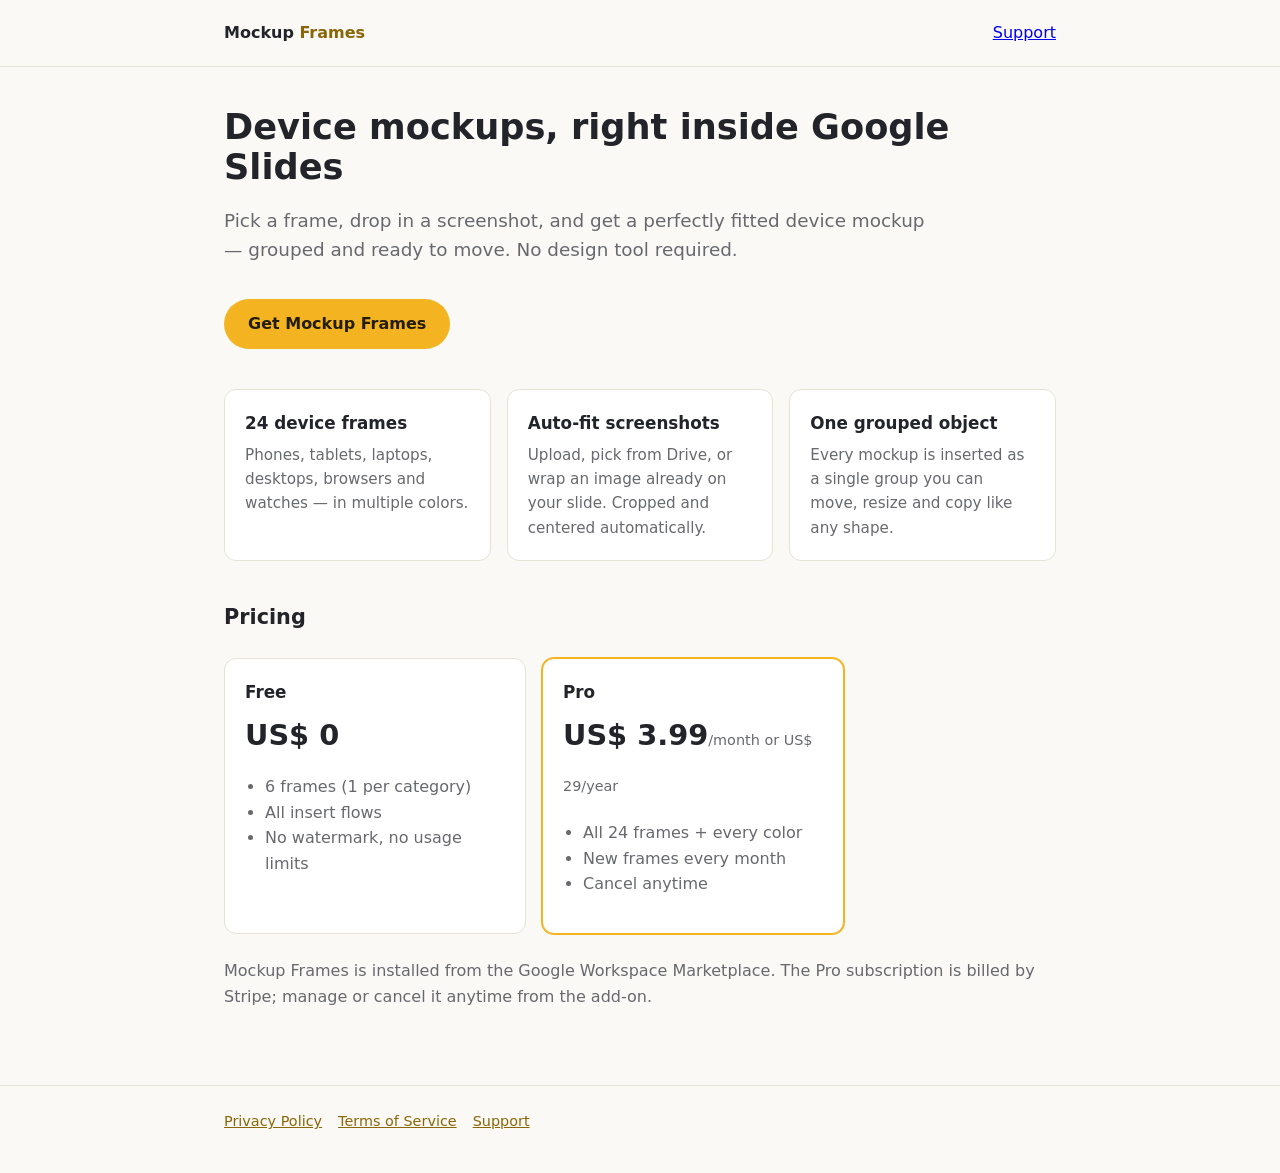
==== index.html @ f6e3deca "Updates" ====
<!DOCTYPE html>
<html lang="en">
<head>
  <meta charset="utf-8">
  <meta name="viewport" content="width=device-width, initial-scale=1">
  <title>Mockup Frames — Device Mockups for Google Slides</title>
  <meta name="description" content="Insert phone, tablet, laptop and browser mockups into Google Slides and fit your screenshots automatically.">
  <link rel="stylesheet" href="site.css">
</head>
<body>
  <header class="site"><div class="wrap">
    <a class="logo" href="index.html">Mockup <span>Frames</span></a>
    <nav><a href="support.html">Support</a></nav>
  </div></header>
  <main><div class="wrap">
    <h1>Device mockups, right inside Google Slides</h1>
    <p class="lead">Pick a frame, drop in a screenshot, and get a perfectly fitted device mockup — grouped and ready to move. No design tool required.</p>
    <a class="cta" href="#pricing">Get Mockup Frames</a>

    <div class="features">
      <div class="card"><h3>24 device frames</h3><p>Phones, tablets, laptops, desktops, browsers and watches — in multiple colors.</p></div>
      <div class="card"><h3>Auto-fit screenshots</h3><p>Upload, pick from Drive, or wrap an image already on your slide. Cropped and centered automatically.</p></div>
      <div class="card"><h3>One grouped object</h3><p>Every mockup is inserted as a single group you can move, resize and copy like any shape.</p></div>
    </div>

    <h2 id="pricing">Pricing</h2>
    <div class="pricing">
      <div class="card"><h3>Free</h3><div class="price">US$ 0</div>
        <ul class="check"><li>6 frames (1 per category)</li><li>All insert flows</li><li>No watermark, no usage limits</li></ul></div>
      <div class="card pro"><h3>Pro</h3><div class="price">US$ 3.99<small>/month or US$ 29/year</small></div>
        <ul class="check"><li>All 24 frames + every color</li><li>New frames every month</li><li>Cancel anytime</li></ul></div>
    </div>
    <p>Mockup Frames is installed from the Google Workspace Marketplace. The Pro subscription is billed by Stripe; manage or cancel it anytime from the add-on.</p>
  </div></main>
  <footer class="site"><div class="wrap">
    <a href="privacy.html">Privacy Policy</a><a href="terms.html">Terms of Service</a><a href="support.html">Support</a>
  </div></footer>
</body>
</html>
---- site.css ----
:root { --ink: #22242a; --muted: #67696e; --accent: #f4b321; --accent-ink: #8a6607; --line: #e5e2d6; --bg: #faf9f5; }
* { box-sizing: border-box; }
body { margin: 0; font-family: system-ui, -apple-system, 'Segoe UI', Roboto, sans-serif; color: var(--ink); background: var(--bg); line-height: 1.6; }
.wrap { max-width: 880px; margin: 0 auto; padding: 0 24px; }
header.site { padding: 20px 0; border-bottom: 1px solid var(--line); }
header.site .wrap { display: flex; align-items: center; justify-content: space-between; }
.logo { font-weight: 700; text-decoration: none; color: var(--ink); }
.logo span { color: var(--accent-ink); }
main { padding: 40px 0 60px; }
h1 { font-size: 2.2rem; line-height: 1.15; margin: 0 0 12px; }
h2 { font-size: 1.3rem; margin: 32px 0 8px; }
p, li { color: var(--muted); }
.lead { font-size: 1.15rem; max-width: 60ch; }
.cta { display: inline-block; background: var(--accent); color: #231d05; font-weight: 700; padding: 12px 24px; border-radius: 999px; text-decoration: none; margin-top: 16px; }
.features { display: grid; grid-template-columns: repeat(auto-fit, minmax(220px, 1fr)); gap: 16px; margin: 40px 0; }
.card { background: #fff; border: 1px solid var(--line); border-radius: 12px; padding: 20px; }
.card h3 { margin: 0 0 6px; font-size: 1.05rem; }
.card p { margin: 0; font-size: .95rem; }
.pricing { display: grid; grid-template-columns: repeat(auto-fit, minmax(240px, 1fr)); gap: 16px; max-width: 620px; margin: 24px 0; }
.price { font-size: 1.8rem; font-weight: 700; color: var(--ink); margin: 4px 0; }
.price small { font-size: .9rem; font-weight: 400; color: var(--muted); }
.pro { border-color: var(--accent); box-shadow: 0 0 0 1px var(--accent); }
ul.check { padding-left: 20px; }
footer.site { border-top: 1px solid var(--line); padding: 24px 0 40px; font-size: .9rem; }
footer.site a { color: var(--accent-ink); margin-right: 16px; }
.legal h2 { font-size: 1.1rem; }
.legal p, .legal li { font-size: .95rem; }
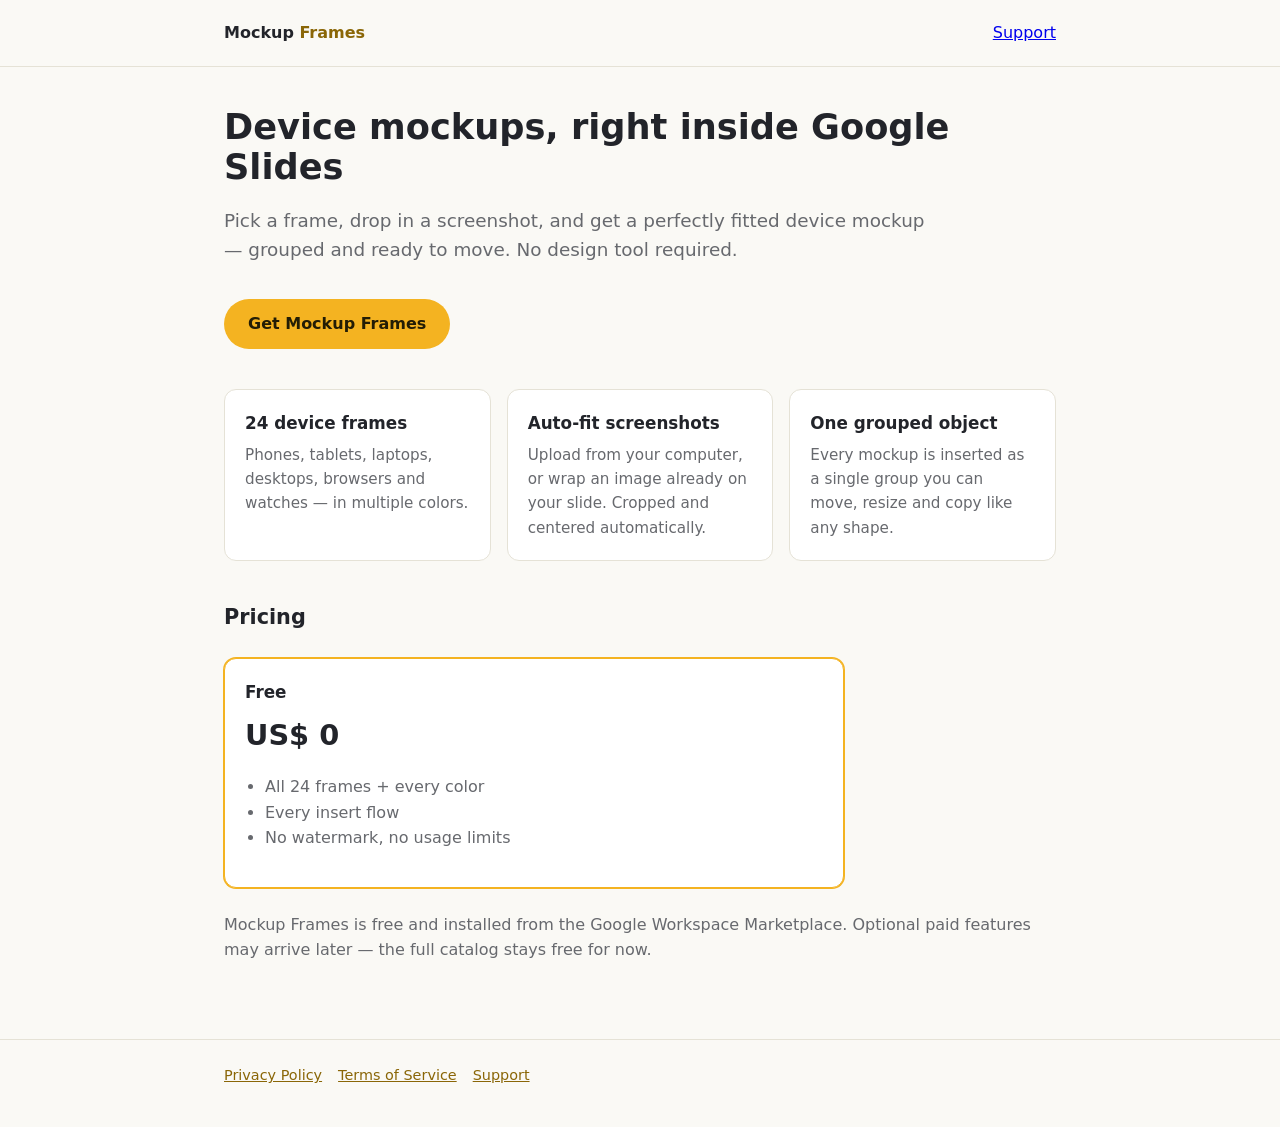
==== commit 91e4a297: "Updates" ====
--- a/index.html
+++ b/index.html
@@ -19,18 +19,16 @@
 
     <div class="features">
       <div class="card"><h3>24 device frames</h3><p>Phones, tablets, laptops, desktops, browsers and watches — in multiple colors.</p></div>
-      <div class="card"><h3>Auto-fit screenshots</h3><p>Upload, pick from Drive, or wrap an image already on your slide. Cropped and centered automatically.</p></div>
+      <div class="card"><h3>Auto-fit screenshots</h3><p>Upload from your computer, or wrap an image already on your slide. Cropped and centered automatically.</p></div>
       <div class="card"><h3>One grouped object</h3><p>Every mockup is inserted as a single group you can move, resize and copy like any shape.</p></div>
     </div>
 
     <h2 id="pricing">Pricing</h2>
     <div class="pricing">
-      <div class="card"><h3>Free</h3><div class="price">US$ 0</div>
-        <ul class="check"><li>6 frames (1 per category)</li><li>All insert flows</li><li>No watermark, no usage limits</li></ul></div>
-      <div class="card pro"><h3>Pro</h3><div class="price">US$ 3.99<small>/month or US$ 29/year</small></div>
-        <ul class="check"><li>All 24 frames + every color</li><li>New frames every month</li><li>Cancel anytime</li></ul></div>
+      <div class="card pro"><h3>Free</h3><div class="price">US$ 0</div>
+        <ul class="check"><li>All 24 frames + every color</li><li>Every insert flow</li><li>No watermark, no usage limits</li></ul></div>
     </div>
-    <p>Mockup Frames is installed from the Google Workspace Marketplace. The Pro subscription is billed by Stripe; manage or cancel it anytime from the add-on.</p>
+    <p>Mockup Frames is free and installed from the Google Workspace Marketplace. Optional paid features may arrive later — the full catalog stays free for now.</p>
   </div></main>
   <footer class="site"><div class="wrap">
     <a href="privacy.html">Privacy Policy</a><a href="terms.html">Terms of Service</a><a href="support.html">Support</a>
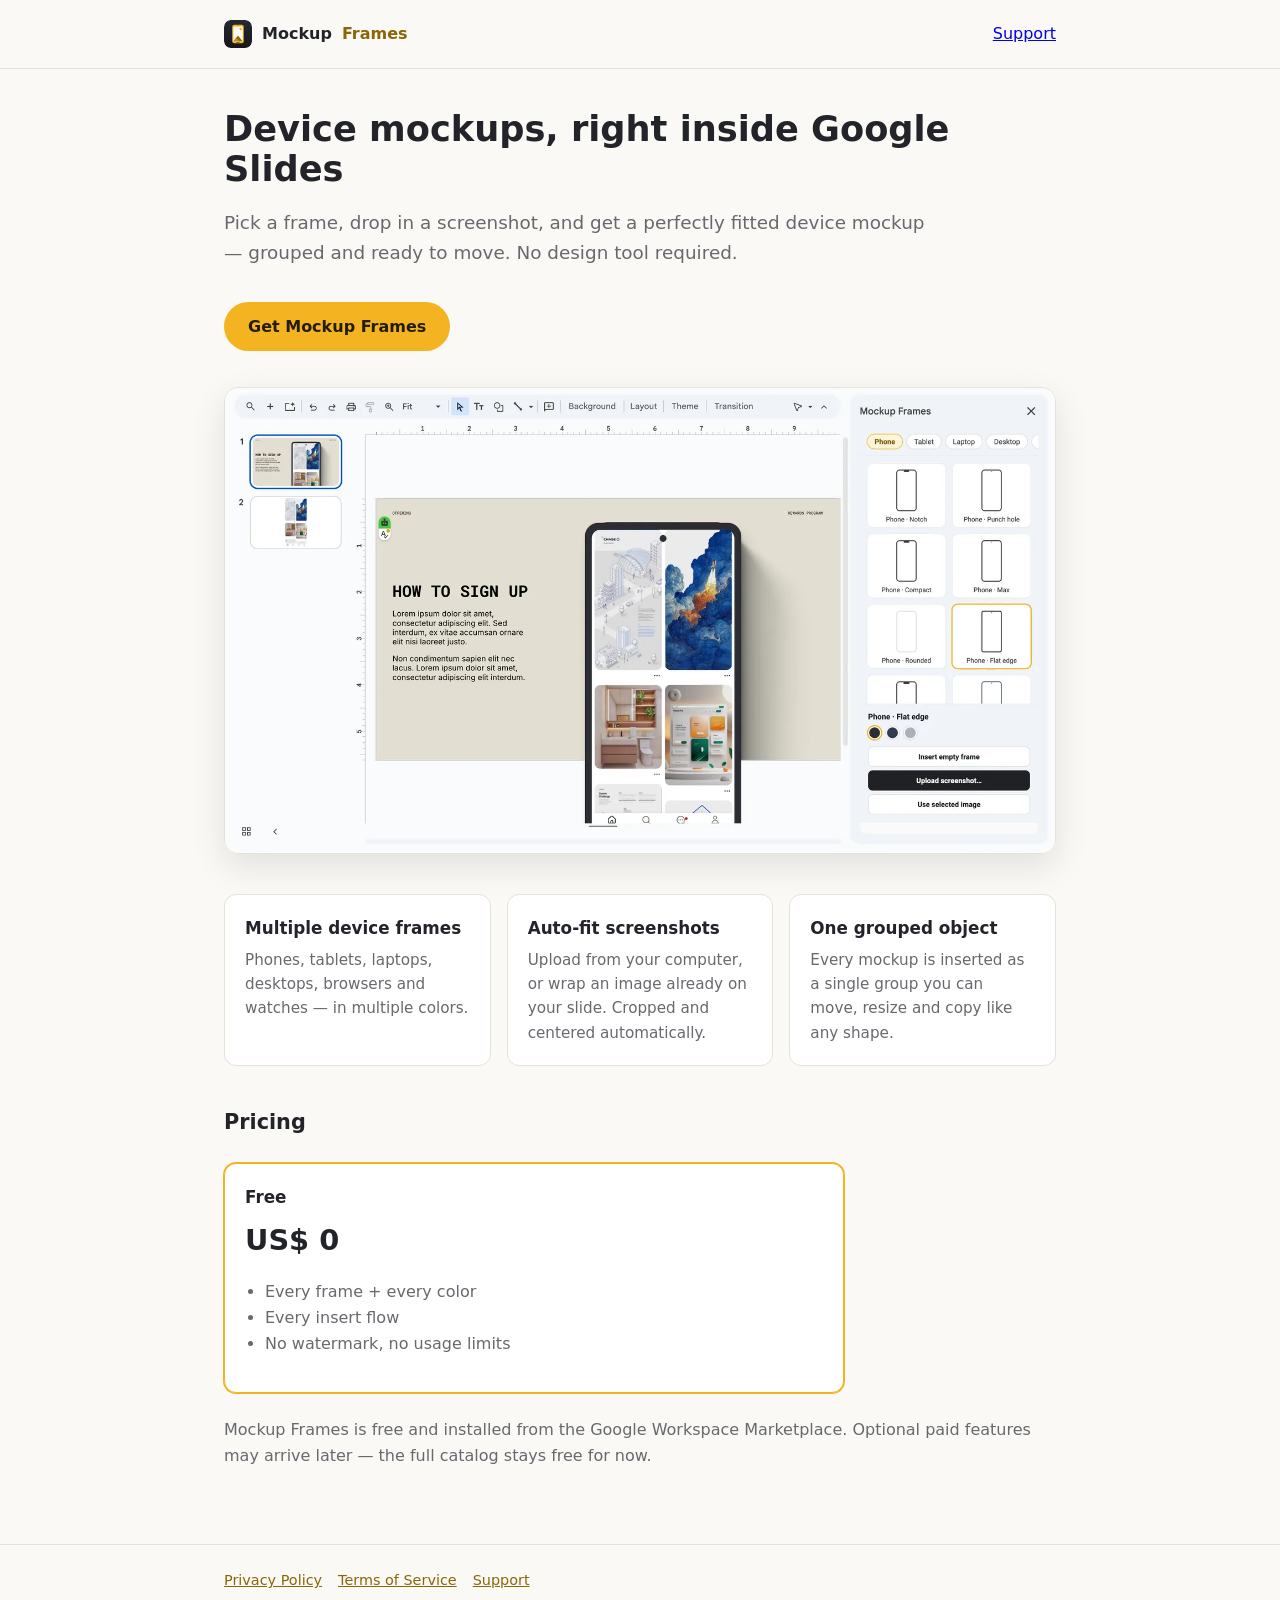
==== commit 113ea1ba: "Updates" ====
--- a/index.html
+++ b/index.html
@@ -5,11 +5,12 @@
   <meta name="viewport" content="width=device-width, initial-scale=1">
   <title>Mockup Frames — Device Mockups for Google Slides</title>
   <meta name="description" content="Insert phone, tablet, laptop and browser mockups into Google Slides and fit your screenshots automatically.">
+  <link rel="icon" type="image/svg+xml" href="logo.svg">
   <link rel="stylesheet" href="site.css">
 </head>
 <body>
   <header class="site"><div class="wrap">
-    <a class="logo" href="index.html">Mockup <span>Frames</span></a>
+    <a class="logo" href="index.html"><img class="logo-mark" src="logo.svg" alt="" width="28" height="28">Mockup <span>Frames</span></a>
     <nav><a href="support.html">Support</a></nav>
   </div></header>
   <main><div class="wrap">
@@ -17,8 +18,12 @@
     <p class="lead">Pick a frame, drop in a screenshot, and get a perfectly fitted device mockup — grouped and ready to move. No design tool required.</p>
     <a class="cta" href="#pricing">Get Mockup Frames</a>
 
+    <figure class="shot">
+      <img src="screenshot.webp" alt="The Mockup Frames sidebar open in Google Slides, with a phone mockup inserted into a slide." width="1500" height="840" loading="lazy">
+    </figure>
+
     <div class="features">
-      <div class="card"><h3>24 device frames</h3><p>Phones, tablets, laptops, desktops, browsers and watches — in multiple colors.</p></div>
+      <div class="card"><h3>Multiple device frames</h3><p>Phones, tablets, laptops, desktops, browsers and watches — in multiple colors.</p></div>
       <div class="card"><h3>Auto-fit screenshots</h3><p>Upload from your computer, or wrap an image already on your slide. Cropped and centered automatically.</p></div>
       <div class="card"><h3>One grouped object</h3><p>Every mockup is inserted as a single group you can move, resize and copy like any shape.</p></div>
     </div>
@@ -26,7 +31,7 @@
     <h2 id="pricing">Pricing</h2>
     <div class="pricing">
       <div class="card pro"><h3>Free</h3><div class="price">US$ 0</div>
-        <ul class="check"><li>All 24 frames + every color</li><li>Every insert flow</li><li>No watermark, no usage limits</li></ul></div>
+        <ul class="check"><li>Every frame + every color</li><li>Every insert flow</li><li>No watermark, no usage limits</li></ul></div>
     </div>
     <p>Mockup Frames is free and installed from the Google Workspace Marketplace. Optional paid features may arrive later — the full catalog stays free for now.</p>
   </div></main>
--- a/site.css
+++ b/site.css
@@ -4,14 +4,17 @@
 .wrap { max-width: 880px; margin: 0 auto; padding: 0 24px; }
 header.site { padding: 20px 0; border-bottom: 1px solid var(--line); }
 header.site .wrap { display: flex; align-items: center; justify-content: space-between; }
-.logo { font-weight: 700; text-decoration: none; color: var(--ink); }
+.logo { display: inline-flex; align-items: center; gap: 10px; font-weight: 700; text-decoration: none; color: var(--ink); }
 .logo span { color: var(--accent-ink); }
+.logo-mark { width: 28px; height: 28px; border-radius: 7px; display: block; }
 main { padding: 40px 0 60px; }
 h1 { font-size: 2.2rem; line-height: 1.15; margin: 0 0 12px; }
 h2 { font-size: 1.3rem; margin: 32px 0 8px; }
 p, li { color: var(--muted); }
 .lead { font-size: 1.15rem; max-width: 60ch; }
 .cta { display: inline-block; background: var(--accent); color: #231d05; font-weight: 700; padding: 12px 24px; border-radius: 999px; text-decoration: none; margin-top: 16px; }
+.shot { margin: 36px 0 8px; }
+.shot img { width: 100%; height: auto; border-radius: 14px; border: 1px solid var(--line); box-shadow: 0 12px 34px rgba(0,0,0,.10); display: block; }
 .features { display: grid; grid-template-columns: repeat(auto-fit, minmax(220px, 1fr)); gap: 16px; margin: 40px 0; }
 .card { background: #fff; border: 1px solid var(--line); border-radius: 12px; padding: 20px; }
 .card h3 { margin: 0 0 6px; font-size: 1.05rem; }
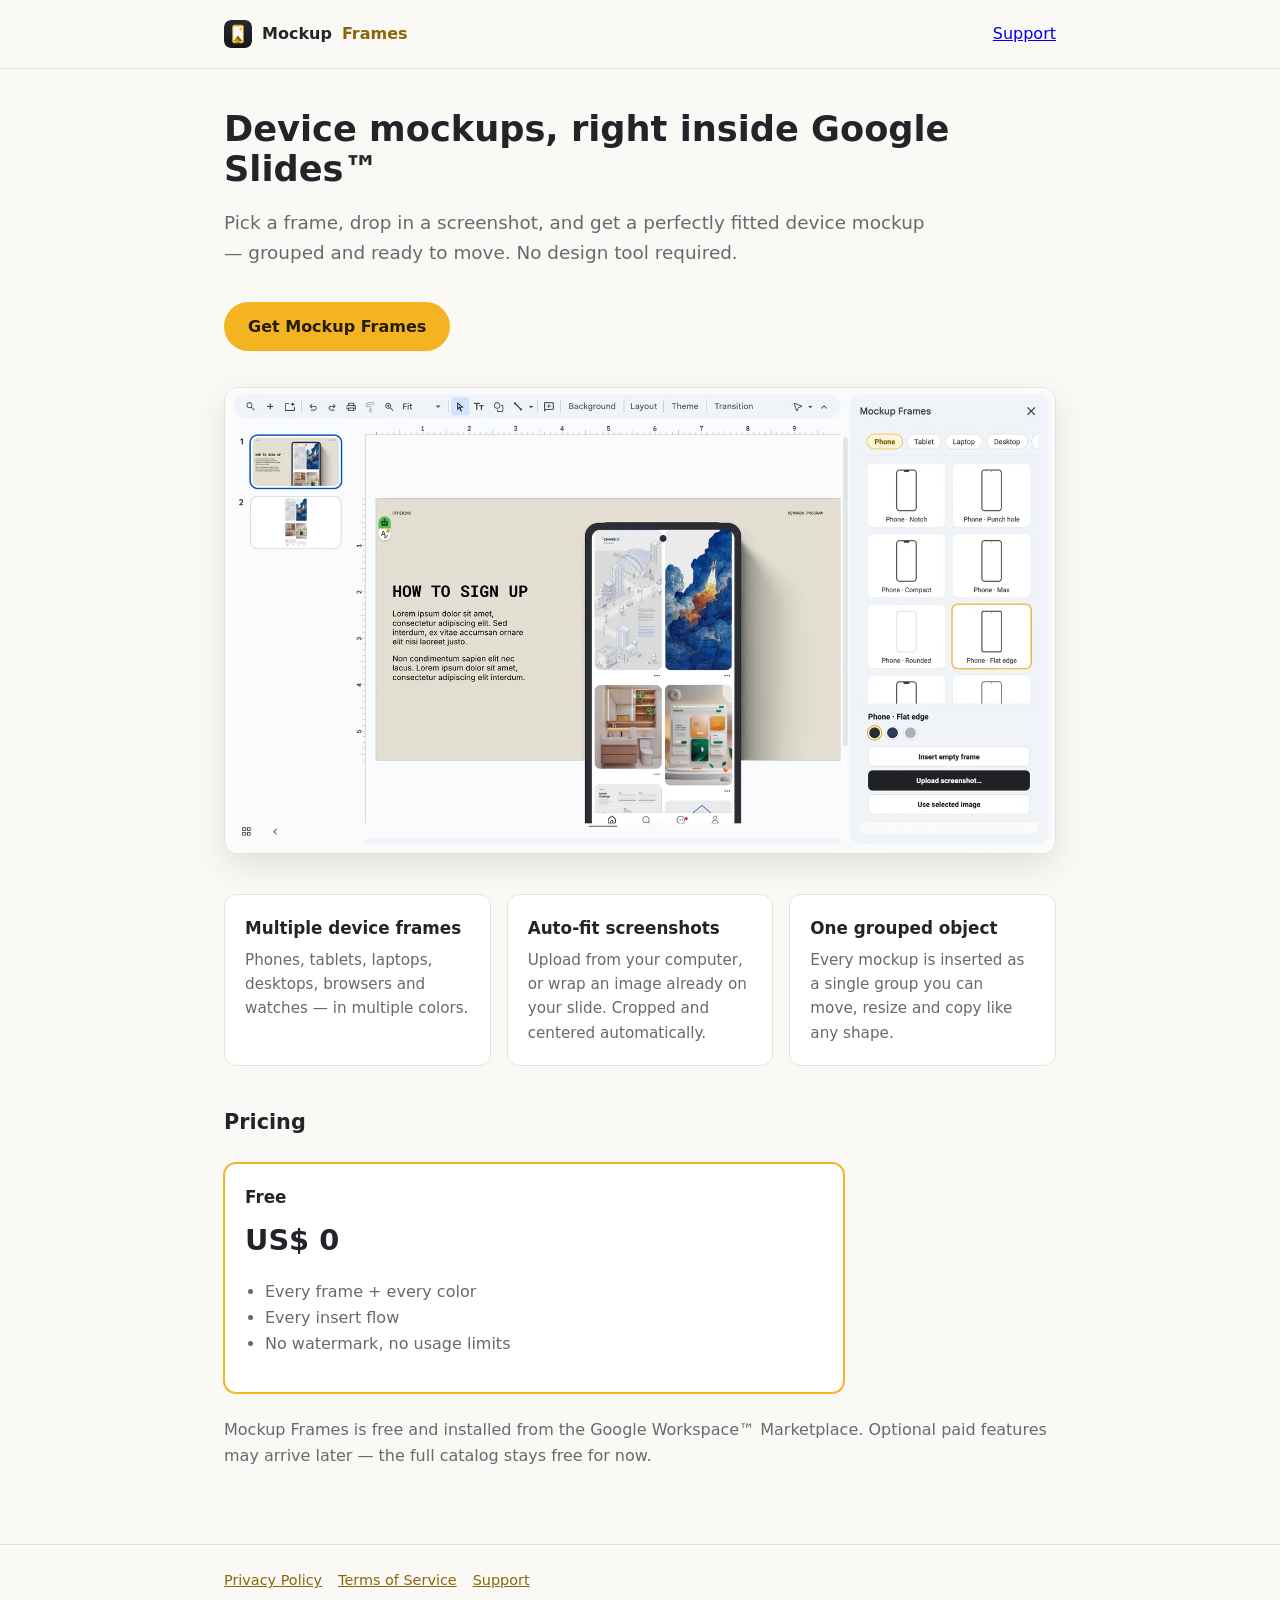
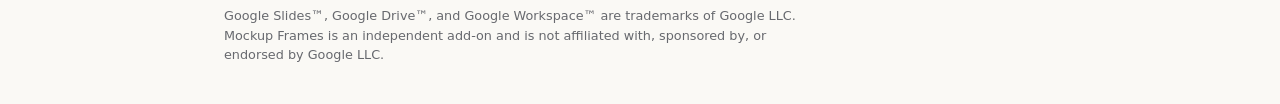
==== commit d8c408e8: "Updates" ====
--- a/index.html
+++ b/index.html
@@ -3,8 +3,8 @@
 <head>
   <meta charset="utf-8">
   <meta name="viewport" content="width=device-width, initial-scale=1">
-  <title>Mockup Frames — Device Mockups for Google Slides</title>
-  <meta name="description" content="Insert phone, tablet, laptop and browser mockups into Google Slides and fit your screenshots automatically.">
+  <title>Mockup Frames — Device Mockups for Google Slides™</title>
+  <meta name="description" content="Insert phone, tablet, laptop, desktop, browser and watch mockups into Google Slides™ and fit your screenshots automatically.">
   <link rel="icon" type="image/svg+xml" href="logo.svg">
   <link rel="stylesheet" href="site.css">
 </head>
@@ -14,12 +14,12 @@
     <nav><a href="support.html">Support</a></nav>
   </div></header>
   <main><div class="wrap">
-    <h1>Device mockups, right inside Google Slides</h1>
+    <h1>Device mockups, right inside Google Slides™</h1>
     <p class="lead">Pick a frame, drop in a screenshot, and get a perfectly fitted device mockup — grouped and ready to move. No design tool required.</p>
-    <a class="cta" href="#pricing">Get Mockup Frames</a>
+    <a class="cta" href="https://workspace.google.com/marketplace/app/mockup_frames/704130617852" target="_blank" rel="noopener">Get Mockup Frames</a>
 
     <figure class="shot">
-      <img src="screenshot.webp" alt="The Mockup Frames sidebar open in Google Slides, with a phone mockup inserted into a slide." width="1500" height="840" loading="lazy">
+      <img src="screenshot.webp" alt="The Mockup Frames sidebar open in Google Slides™, with a phone mockup inserted into a slide." width="1500" height="840" loading="lazy">
     </figure>
 
     <div class="features">
@@ -33,10 +33,11 @@
       <div class="card pro"><h3>Free</h3><div class="price">US$ 0</div>
         <ul class="check"><li>Every frame + every color</li><li>Every insert flow</li><li>No watermark, no usage limits</li></ul></div>
     </div>
-    <p>Mockup Frames is free and installed from the Google Workspace Marketplace. Optional paid features may arrive later — the full catalog stays free for now.</p>
+    <p>Mockup Frames is free and installed from the Google Workspace™ Marketplace. Optional paid features may arrive later — the full catalog stays free for now.</p>
   </div></main>
   <footer class="site"><div class="wrap">
     <a href="privacy.html">Privacy Policy</a><a href="terms.html">Terms of Service</a><a href="support.html">Support</a>
+    <p class="tm-note">Google Slides™, Google Drive™, and Google Workspace™ are trademarks of Google LLC. Mockup Frames is an independent add-on and is not affiliated with, sponsored by, or endorsed by Google LLC.</p>
   </div></footer>
 </body>
 </html>
--- a/site.css
+++ b/site.css
@@ -28,3 +28,10 @@
 footer.site a { color: var(--accent-ink); margin-right: 16px; }
 .legal h2 { font-size: 1.1rem; }
 .legal p, .legal li { font-size: .95rem; }
+table.scopes { width: 100%; border-collapse: collapse; margin: 12px 0 8px; background: #fff; border: 1px solid var(--line); border-radius: 12px; overflow: hidden; }
+table.scopes th, table.scopes td { text-align: left; vertical-align: top; padding: 10px 12px; border-bottom: 1px solid var(--line); font-size: .9rem; }
+table.scopes th { color: var(--ink); font-weight: 700; background: #fbfaf6; }
+table.scopes tr:last-child td { border-bottom: 0; }
+table.scopes code { font-size: .82rem; word-break: break-word; }
+table.scopes em { color: var(--accent-ink); font-style: normal; font-size: .78rem; }
+.tm-note { color: var(--muted); font-size: .8rem; line-height: 1.5; margin: 14px 0 0; max-width: 72ch; }
